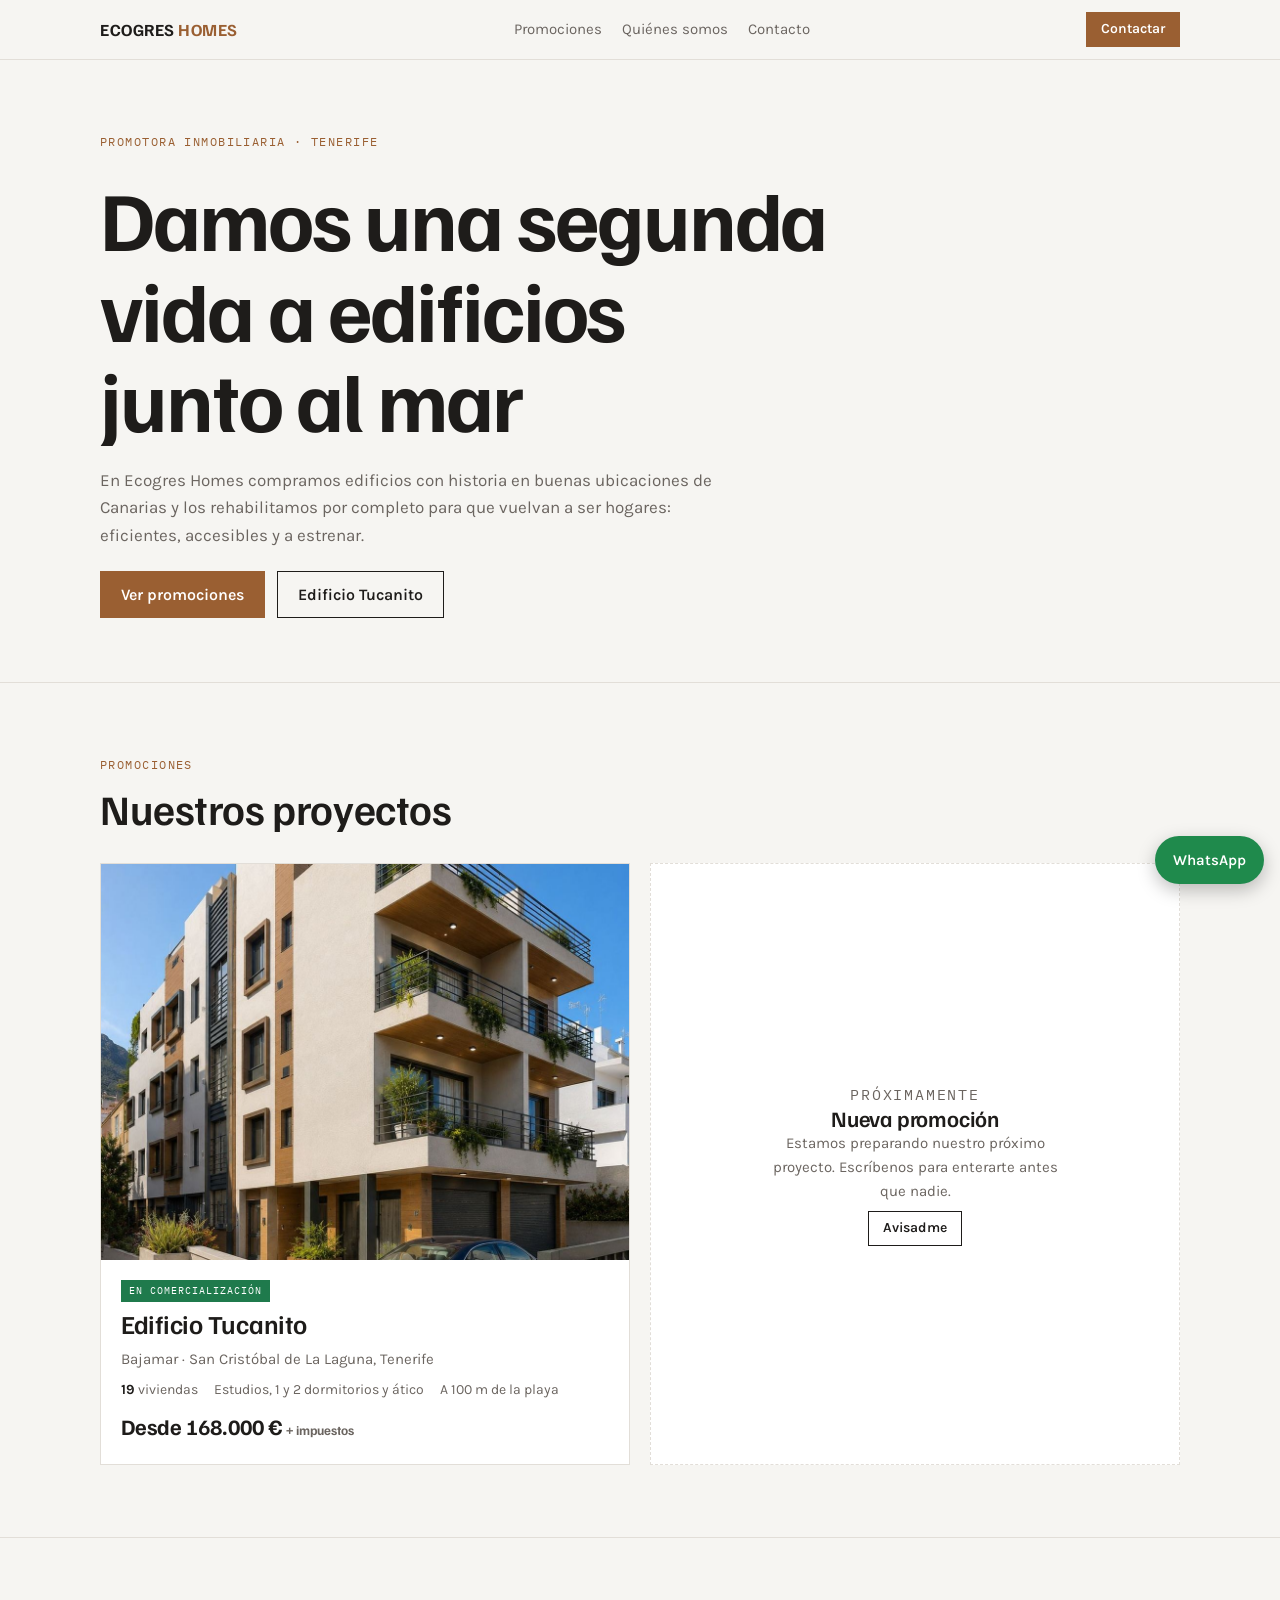
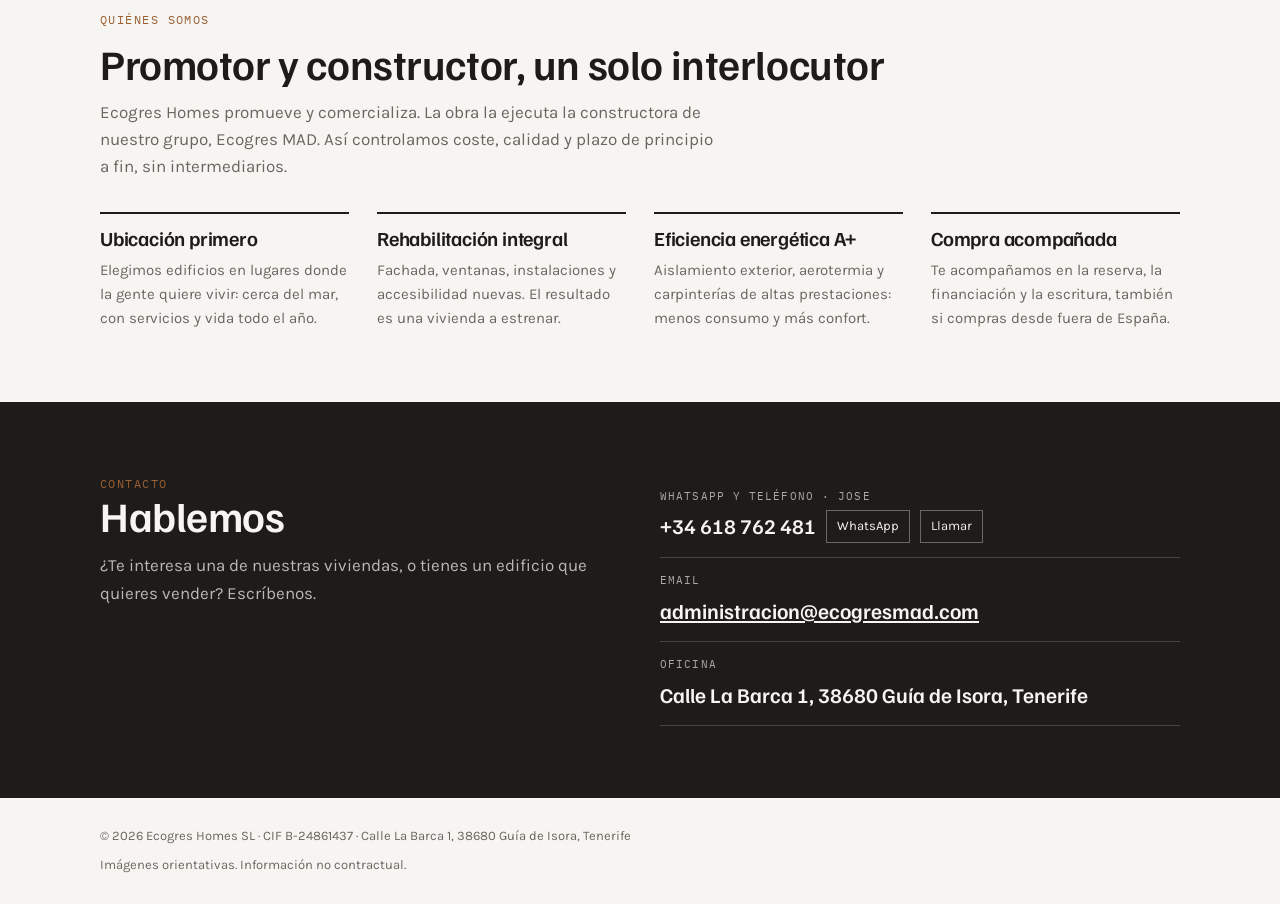
==== index.html @ a9271045 "Web Ecogres Homes con la promoción Edificio Tucanito Co-Authored-By: Claude Opus 5.5 (1M context) <n" ====
<!doctype html>
<html lang="es">
<head>
  <meta charset="utf-8">
  <meta name="viewport" content="width=device-width,initial-scale=1,viewport-fit=cover">
  <title>Ecogres Homes · Promotora inmobiliaria en Tenerife</title>
  <meta name="description" content="Ecogres Homes compra edificios con historia en Canarias y los rehabilita por completo para que vuelvan a ser hogares eficientes y a estrenar.">
  <link rel="preconnect" href="https://fonts.googleapis.com">
  <link rel="preconnect" href="https://fonts.gstatic.com" crossorigin>
  <link rel="stylesheet" href="https://fonts.googleapis.com/css2?family=Familjen+Grotesk:wght@500;600;700&family=Karla:wght@400;500;600&family=IBM+Plex+Mono:wght@400;500&display=swap">
  <link rel="stylesheet" href="css/estilos.css">
</head>
<body>

<div class="barra">
  <div class="wrap top">
    <a class="marca" href="index.html">ECOGRES <span>HOMES</span></a>
    <nav class="nav" aria-label="Secciones">
      <a href="#promociones">Promociones</a>
      <a href="#nosotros">Quiénes somos</a>
      <a href="#contacto">Contacto</a>
    </nav>
    <div class="top-der">
      <a class="btn lleno peq" href="#contacto">Contactar</a>
    </div>
  </div>
</div>

<main>
  <div class="wrap" id="inicio">
    <div class="eg-hero">
      <p class="eyebrow">Promotora inmobiliaria · Tenerife</p>
      <h1>Damos una segunda vida a edificios junto al mar</h1>
      <p class="lead">En Ecogres Homes compramos edificios con historia en buenas ubicaciones de Canarias y los rehabilitamos por completo para que vuelvan a ser hogares: eficientes, accesibles y a estrenar.</p>
      <div class="botones">
        <a class="btn lleno" href="#promociones">Ver promociones</a>
        <a class="btn" href="promociones/edificio-tucanito/">Edificio Tucanito</a>
      </div>
    </div>
  </div>

  <section id="promociones">
    <div class="wrap">
      <div class="cab">
        <p class="eyebrow">Promociones</p>
        <h2>Nuestros proyectos</h2>
      </div>
      <!-- Las tarjetas salen de datos/promociones.js -->
      <div class="promos" id="promos"></div>
    </div>
  </section>

  <section id="nosotros">
    <div class="wrap">
      <div class="cab">
        <p class="eyebrow">Quiénes somos</p>
        <h2>Promotor y constructor, un solo interlocutor</h2>
        <p class="lead">Ecogres Homes promueve y comercializa. La obra la ejecuta la constructora de nuestro grupo, Ecogres MAD. Así controlamos coste, calidad y plazo de principio a fin, sin intermediarios.</p>
      </div>
      <div class="ventajas">
        <div><h3>Ubicación primero</h3><p>Elegimos edificios en lugares donde la gente quiere vivir: cerca del mar, con servicios y vida todo el año.</p></div>
        <div><h3>Rehabilitación integral</h3><p>Fachada, ventanas, instalaciones y accesibilidad nuevas. El resultado es una vivienda a estrenar.</p></div>
        <div><h3>Eficiencia energética A+</h3><p>Aislamiento exterior, aerotermia y carpinterías de altas prestaciones: menos consumo y más confort.</p></div>
        <div><h3>Compra acompañada</h3><p>Te acompañamos en la reserva, la financiación y la escritura, también si compras desde fuera de España.</p></div>
      </div>
    </div>
  </section>

  <section id="contacto" class="contacto">
    <div class="wrap cgrid">
      <div>
        <p class="eyebrow">Contacto</p>
        <h2>Hablemos</h2>
        <p class="lead" style="margin-top:14px">¿Te interesa una de nuestras viviendas, o tienes un edificio que quieres vender? Escríbenos.</p>
      </div>
      <div>
        <div class="canal"><small>WhatsApp y teléfono · Jose</small><div class="fila"><span class="v">+34 618 762 481</span><a class="copiar" href="https://wa.me/34618762481" target="_blank" rel="noopener">WhatsApp</a><a class="copiar" href="tel:+34618762481">Llamar</a></div></div>
        <div class="canal"><small>Email</small><div class="fila"><span class="v"><a href="mailto:administracion@ecogresmad.com">administracion@ecogresmad.com</a></span></div></div>
        <div class="canal"><small>Oficina</small><div class="fila"><span class="v">Calle La Barca 1, 38680 Guía de Isora, Tenerife</span></div></div>
      </div>
    </div>
  </section>
</main>

<div class="wrap">
  <footer>
    <span>© <span id="anio">2026</span> Ecogres Homes SL · CIF B-24861437 · Calle La Barca 1, 38680 Guía de Isora, Tenerife</span>
    <span>Imágenes orientativas. Información no contractual.</span>
  </footer>
</div>
<a class="flotante" href="https://wa.me/34618762481?text=Hola%2C%20quiero%20informaci%C3%B3n%20sobre%20Ecogres%20Homes." target="_blank" rel="noopener">WhatsApp</a>

<script src="datos/promociones.js"></script>
<script src="js/portada.js"></script>
</body>
</html>
---- css/estilos.css ----
/* Ecogres Homes · estilos comunes a todas las páginas */
body{margin:0}
img{max-width:100%}
[hidden]{display:none!important}
:root{
  --cal:#f6f5f2; --papel:#ffffff; --basalto:#1e1c1a; --gris:#6b6560; --linea:#e2ded8;
  --madera:#9a5f32; --atlantico:#1f5c7a; --sobre-madera:#ffffff; --verde:#1f7a4c; --plano:#ffffff;
  --display:"Familjen Grotesk",system-ui,-apple-system,"Segoe UI",sans-serif;
  --texto:"Karla",system-ui,-apple-system,"Segoe UI",sans-serif;
  --dato:"IBM Plex Mono",ui-monospace,Menlo,Consolas,monospace;
}
@media (prefers-color-scheme:dark){:root:not([data-theme="light"]){
  --cal:#161513;--papel:#1f1d1b;--basalto:#efebe5;--gris:#a59d95;--linea:#34302c;--madera:#d08c57;--atlantico:#6fb0d2;--sobre-madera:#161513;--verde:#4cc489;color-scheme:dark}}
:root[data-theme="dark"]{
  --cal:#161513;--papel:#1f1d1b;--basalto:#efebe5;--gris:#a59d95;--linea:#34302c;--madera:#d08c57;--atlantico:#6fb0d2;--sobre-madera:#161513;--verde:#4cc489;color-scheme:dark}

*{box-sizing:border-box}
html{scroll-behavior:smooth}
body{background:var(--cal);color:var(--basalto);font-family:var(--texto);font-size:17px;line-height:1.6;-webkit-font-smoothing:antialiased}
.wrap{max-width:1160px;margin:0 auto;padding-inline:clamp(16px,4vw,40px)}
h1,h2,h3{font-family:var(--display);line-height:1.08;margin:0;text-wrap:balance;letter-spacing:-.01em}
h2{font-size:clamp(28px,4.2vw,42px);font-weight:600}
h3{font-weight:600}
p{margin:0}
a{color:inherit}
:focus-visible{outline:2px solid var(--atlantico);outline-offset:3px}
.eyebrow{font-family:var(--dato);font-size:12px;letter-spacing:.12em;text-transform:uppercase;color:var(--madera)}
.lead{color:var(--gris);max-width:62ch}
.nota{font-size:13px;color:var(--gris)}
.num{font-variant-numeric:tabular-nums}

/* cabecera fija */
.barra{position:sticky;top:env(safe-area-inset-top,0px);z-index:20;background:color-mix(in srgb,var(--cal) 92%,transparent);backdrop-filter:blur(8px);border-bottom:1px solid var(--linea)}
.top{display:flex;justify-content:space-between;align-items:center;gap:16px;padding-block:12px}
.marca{font-family:var(--display);font-weight:700;font-size:17px;letter-spacing:.03em;white-space:nowrap;text-decoration:none}
.marca span{color:var(--madera)}
.nav{display:flex;gap:20px;font-size:15px}
.nav a{text-decoration:none;color:var(--gris)}
.nav a:hover{color:var(--basalto)}
.top-der{display:flex;align-items:center;gap:14px}
section,#tucanito{scroll-margin-top:110px}
.subnav{position:sticky;top:calc(env(safe-area-inset-top,0px) + 60px);z-index:19;background:var(--basalto);color:var(--cal)}
.subnav-in{display:flex;align-items:center;gap:18px;padding-block:9px;font-size:14px;overflow-x:auto;white-space:nowrap}
.subnav a{color:color-mix(in srgb,var(--cal) 75%,transparent);text-decoration:none}
.subnav a:hover{color:var(--cal)}
.subnav nav{display:flex;gap:16px;margin-left:auto}
.subnav b{font-family:var(--display)}
.eg-hero{display:grid;gap:22px;padding-block:72px 64px;max-width:860px}
.eg-hero h1{font-size:clamp(42px,6.6vw,84px);font-weight:700;letter-spacing:-.025em}
.promos{display:grid;grid-template-columns:repeat(2,1fr);gap:20px}
.promo{background:var(--papel);border:1px solid var(--linea);display:grid;grid-template-rows:auto 1fr;min-width:0;text-decoration:none;color:inherit}
.promo img{width:100%;aspect-ratio:4/3;object-fit:cover;display:block}
.promo .pi{padding:20px;display:grid;gap:8px;align-content:start}
.promo h3{font-size:26px}
.promo .zona{color:var(--gris);font-size:15px}
.promo .pdat{display:flex;flex-wrap:wrap;gap:4px 16px;font-size:14px;color:var(--gris)}
.promo .pdat b{color:var(--basalto)}
.promo .pp{font-family:var(--display);font-size:22px;font-weight:700}
.promo .estado{justify-self:start;font-family:var(--dato);font-size:10px;letter-spacing:.1em;text-transform:uppercase;background:var(--verde);color:#fff;padding:3px 8px}
.promo.prox{border-style:dashed;place-content:center;text-align:center;padding:40px 20px;grid-template-rows:auto}
.promo.prox h3{font-size:22px}
.promo.prox p{color:var(--gris);font-size:15px;max-width:34ch;margin-inline:auto}
a.promo:hover h3{color:var(--madera)}
@media (max-width:760px){.promos{grid-template-columns:1fr}.subnav nav{margin-left:0}}
.idiomas{display:flex;gap:8px;font-family:var(--dato);font-size:12px;color:var(--gris)}
.idiomas b{color:var(--basalto)}

.btn{display:inline-flex;align-items:center;justify-content:center;gap:8px;padding:13px 20px;font-weight:600;font-size:16px;text-decoration:none;border:1.5px solid var(--basalto);background:transparent;color:var(--basalto);cursor:pointer;font-family:var(--texto);line-height:1.2}
.btn.lleno{background:var(--madera);border-color:var(--madera);color:var(--sobre-madera)}
.btn.peq{padding:8px 14px;font-size:14px}
.btn:hover{transform:translateY(-1px)}

/* portada */
.hero{display:grid;grid-template-columns:1.05fr 1fr;gap:clamp(24px,4vw,56px);align-items:center;padding-block:40px 48px}
.hero>*{min-width:0}
.hero h1{font-size:clamp(42px,6.8vw,84px);font-weight:700;letter-spacing:-.025em}
.hero h1 em{font-style:normal;color:var(--madera)}
.hero .texto{display:grid;gap:20px}
.hero figure{margin:0;position:relative}
.hero img{display:block;width:100%;aspect-ratio:1;object-fit:cover}
.hero figcaption{position:absolute;left:0;bottom:0;background:var(--papel);font-family:var(--dato);font-size:11px;padding:7px 11px;color:var(--gris)}
.sello{position:absolute;top:16px;right:16px;background:var(--madera);color:var(--sobre-madera);padding:12px 16px;display:grid;gap:2px;text-align:right}
.sello small{font-family:var(--dato);font-size:11px;letter-spacing:.1em;text-transform:uppercase;opacity:.85}
.sello b{font-family:var(--display);font-size:28px;line-height:1}
.botones{display:flex;gap:12px;flex-wrap:wrap}
.prioridad{font-size:15px;border-left:3px solid var(--madera);padding:4px 0 4px 12px;max-width:60ch}

/* franja de datos */
.datos{display:grid;grid-template-columns:repeat(6,1fr);border-block:1px solid var(--linea);background:var(--papel)}
.datos>div{padding:20px 18px;display:grid;gap:4px;border-right:1px solid var(--linea);min-width:0}
.datos>div:last-child{border-right:none}
.datos dt{font-family:var(--dato);font-size:11px;letter-spacing:.1em;text-transform:uppercase;color:var(--gris)}
.datos dd{margin:0;font-family:var(--display);font-weight:600;font-size:22px}

section{padding-block:72px;border-top:1px solid var(--linea)}
section.sin{border-top:none}
.cab{display:grid;gap:12px;margin-bottom:32px}

/* ventajas */
.ventajas{display:grid;grid-template-columns:repeat(4,1fr);gap:28px}
.ventajas>*{min-width:0;display:grid;gap:8px;align-content:start;border-top:2px solid var(--basalto);padding-top:14px}
.ventajas h3{font-size:20px}
.ventajas p{font-size:15px;color:var(--gris)}

/* buscador */
.filtros{display:flex;flex-wrap:wrap;gap:8px;align-items:center;margin-bottom:20px}
.chip{font-family:var(--texto);font-size:15px;padding:8px 14px;border:1px solid var(--linea);background:var(--papel);color:var(--basalto);cursor:pointer}
.chip[aria-pressed="true"]{background:var(--basalto);color:var(--cal);border-color:var(--basalto)}
.filtros label{display:flex;gap:8px;align-items:center;font-size:14px;color:var(--gris);margin-left:auto}
.filtros select{font:inherit;font-size:15px;padding:7px 10px;border:1px solid var(--linea);background:var(--papel);color:var(--basalto)}
.cuenta{font-family:var(--dato);font-size:13px;color:var(--gris);margin-bottom:14px}
.unidades{display:grid;grid-template-columns:repeat(3,1fr);gap:14px}
.uni{background:var(--papel);border:1px solid var(--linea);padding:18px;display:grid;gap:10px;align-content:start;min-width:0}
.uni.top{border-color:var(--madera)}
.uni .fila1{display:flex;justify-content:space-between;align-items:baseline;gap:8px}
.uni .id{font-family:var(--dato);font-size:12px;letter-spacing:.08em;color:var(--gris)}
.uni .etq{font-family:var(--dato);font-size:10px;letter-spacing:.1em;text-transform:uppercase;background:var(--madera);color:var(--sobre-madera);padding:3px 7px}
.uni h3{font-size:21px}
.uni .specs{display:flex;flex-wrap:wrap;gap:4px 14px;font-size:14px;color:var(--gris)}
.uni .specs b{color:var(--basalto);font-weight:600}
.uni .precio{font-family:var(--display);font-size:26px;font-weight:700;font-variant-numeric:tabular-nums}
.uni .cuota{font-size:14px;color:var(--verde);font-weight:600}
.uni .acc{display:flex;gap:8px;flex-wrap:wrap}
.uni .est{font-family:var(--dato);font-size:10px;letter-spacing:.1em;text-transform:uppercase;padding:3px 7px;color:#fff}
.uni .est.reservado{background:#b7791f}
.uni .est.vendido{background:#8a837c}
.uni.vendido{opacity:.62}
.uni.vendido .precio{text-decoration:line-through;text-decoration-thickness:2px}
.uni.vendido .cuota,.uni.vendido [data-quiero]{display:none}
.gestion{display:flex;gap:8px;align-items:center;font-size:13px;color:var(--gris);border-top:1px dashed var(--linea);padding-top:10px}
.gestion select{font:inherit;font-size:14px;padding:5px 8px;border:1px solid var(--linea);background:var(--cal);color:var(--basalto)}
.admin-aviso{font-size:14px;background:var(--papel);border:1px dashed var(--madera);padding:10px 14px;margin-bottom:16px}

/* ficha / plano */
.ficha[hidden]{display:none}
.ficha{position:fixed;inset:0;z-index:40;background:rgba(15,14,13,.6);display:grid;place-items:center;padding:16px}
.ficha .caja{background:var(--papel);width:min(1000px,100%);max-height:calc(100% - 32px);overflow:auto;padding:clamp(18px,3vw,32px);display:grid;gap:18px}
.ficha .cabf{display:flex;justify-content:space-between;gap:16px;align-items:start}
.ficha .cerrar{font:inherit;font-size:24px;line-height:1;background:none;border:none;color:var(--basalto);cursor:pointer;padding:4px 8px}
.ficha .plano{background:var(--plano);border:1px solid var(--linea);overflow:auto}
.ficha .plano img{display:block;width:100%;min-width:640px}
.ficha .resumen{display:grid;grid-template-columns:repeat(4,1fr);gap:12px}
.ficha .resumen div{display:grid;gap:2px}
.ficha .resumen small{font-family:var(--dato);font-size:11px;letter-spacing:.08em;text-transform:uppercase;color:var(--gris)}
.ficha .resumen b{font-family:var(--display);font-size:20px}

/* precio */
.valor{display:grid;grid-template-columns:1fr 1fr;gap:clamp(24px,4vw,56px);align-items:start}
.valor>*{min-width:0}
.barras{display:grid;gap:14px}
.barra-m2{display:grid;gap:6px}
.barra-m2 .et{display:flex;justify-content:space-between;font-size:15px;gap:12px}
.barra-m2 .et b{font-family:var(--dato);font-weight:500;font-variant-numeric:tabular-nums;white-space:nowrap}
.barra-m2 .pista{height:12px;background:var(--linea)}
.barra-m2 .rel{height:100%;background:var(--gris)}
.barra-m2.nuestro .rel{background:var(--madera)}
.barra-m2.nuestro .et{font-weight:600}
.incluye{list-style:none;padding:0;margin:0;display:grid;gap:0}
.incluye li{display:flex;gap:12px;padding-block:12px;border-bottom:1px solid var(--linea);font-size:16px}
.incluye li::before{content:"✓";color:var(--verde);font-weight:700}

/* calidades */
.calidades{display:grid;grid-template-columns:repeat(3,1fr);gap:0;border-top:1px solid var(--linea)}
.calidades>div{padding:22px 22px 22px 0;border-bottom:1px solid var(--linea);display:grid;gap:6px;align-content:start;min-width:0}
.calidades small{font-family:var(--dato);font-size:11px;letter-spacing:.1em;text-transform:uppercase;color:var(--madera)}
.calidades h3{font-size:19px}
.calidades p{font-size:15px;color:var(--gris)}

/* calculadora */
.calc{display:grid;grid-template-columns:1fr 1fr;gap:clamp(24px,4vw,48px);background:var(--papel);border:1px solid var(--linea);padding:clamp(20px,3vw,36px)}
.calc>*{min-width:0}
.calc form{display:grid;gap:16px}
.calc label{display:grid;gap:6px;font-size:14px;color:var(--gris)}
.calc input,.calc select{font:inherit;font-size:16px;padding:10px;border:1px solid var(--linea);background:var(--cal);color:var(--basalto);width:100%}
.calc input[type=range]{padding:0;accent-color:var(--madera)}
.calc .res{display:grid;gap:10px;align-content:center}
.calc .res .grande{font-family:var(--display);font-size:clamp(44px,6vw,64px);font-weight:700;line-height:1;font-variant-numeric:tabular-nums}
.calc .res dl{display:grid;grid-template-columns:1fr auto;gap:6px 16px;margin:12px 0 0;font-size:15px}
.calc .res dt{color:var(--gris)}
.calc .res dd{margin:0;text-align:right;font-variant-numeric:tabular-nums}

/* proceso */
.pasos{display:grid;grid-template-columns:repeat(4,1fr);gap:20px;counter-reset:p}
.pasos>div{display:grid;gap:8px;align-content:start;min-width:0;padding-top:14px;border-top:2px solid var(--madera)}
.pasos small{font-family:var(--dato);font-size:12px;color:var(--madera)}
.pasos h3{font-size:19px}
.pasos p{font-size:15px;color:var(--gris)}

/* antes / después */
.ad{display:grid;grid-template-columns:minmax(0,760px) 1fr;gap:32px;align-items:start}
.ad>*{min-width:0}
.comparador{position:relative;aspect-ratio:1;overflow:hidden;user-select:none;background:var(--linea)}
.comparador img{position:absolute;inset:0;width:100%;height:100%;object-fit:cover;pointer-events:none}
.comparador .despues{clip-path:inset(0 0 0 var(--pos,50%))}
.comparador .raya{position:absolute;top:0;bottom:0;left:var(--pos,50%);width:2px;background:#fff;transform:translateX(-1px);pointer-events:none}
.comparador .raya::after{content:"⟷";position:absolute;top:50%;left:50%;transform:translate(-50%,-50%);width:44px;height:44px;border-radius:50%;background:#fff;color:#1e1c1a;display:grid;place-items:center;font-size:20px;box-shadow:0 2px 10px rgba(0,0,0,.25)}
.comparador input{position:absolute;inset:0;width:100%;height:100%;opacity:0;cursor:ew-resize;margin:0}
.etqf{position:absolute;top:12px;font-family:var(--dato);font-size:11px;letter-spacing:.12em;text-transform:uppercase;background:rgba(20,18,16,.72);color:#fff;padding:5px 9px;pointer-events:none}
.etqf.a{left:12px}.etqf.d{right:12px}
.vistas{display:grid;gap:8px}
.vistas button{font-family:var(--texto);font-size:15px;padding:10px 14px;border:1px solid var(--linea);background:var(--papel);color:var(--basalto);cursor:pointer;text-align:left}
.vistas button[aria-pressed="true"]{border-color:var(--madera);color:var(--madera);font-weight:600}

/* vídeos */
.tour video,.videos video{width:100%;aspect-ratio:16/9;background:#000;display:block}
.tour{margin-bottom:28px}
.tour h3{font-size:24px;margin-top:12px}
.videos{display:grid;grid-template-columns:1fr 1fr;gap:24px}
.videos>*{min-width:0}
.videos.v3{grid-template-columns:repeat(3,1fr)}
.videos h3{font-size:19px;margin-top:10px}
.tour p,.videos p{font-size:15px;color:var(--gris)}

/* ubicación */
.ubica{display:grid;grid-template-columns:1fr 1fr;gap:clamp(24px,4vw,48px);align-items:center}
.ubica>*{min-width:0}
.dist{list-style:none;margin:20px 0 24px;padding:0;display:grid}
.dist li{display:flex;justify-content:space-between;gap:16px;padding-block:11px;border-bottom:1px solid var(--linea)}
.dist b{font-family:var(--dato);font-weight:500;white-space:nowrap}
.mapa{background:var(--papel);border:1px solid var(--linea);padding:12px}
.mapa svg{display:block;width:100%;height:auto}
.mapa .tierra{fill:var(--linea)}
.mapa text{font-family:var(--dato);font-size:13px;fill:var(--gris)}
.mapa .eti{fill:var(--basalto);font-weight:500}

/* preguntas */
.faq{display:grid;gap:0;max-width:820px;border-top:1px solid var(--linea)}
.faq details{border-bottom:1px solid var(--linea);padding-block:16px}
.faq summary{cursor:pointer;font-family:var(--display);font-weight:600;font-size:19px;list-style:none;display:flex;justify-content:space-between;gap:16px}
.faq summary::after{content:"+";color:var(--madera);font-size:22px;line-height:1}
.faq details[open] summary::after{content:"–"}
.faq p{margin-top:10px;color:var(--gris);max-width:68ch}

/* contacto */
.contacto{background:var(--basalto);color:var(--cal);border-top:none}
.contacto .lead{color:color-mix(in srgb,var(--cal) 72%,transparent)}
.cgrid{display:grid;grid-template-columns:1fr 1fr;gap:40px}
.cgrid>*{min-width:0}
.canal{display:grid;gap:4px;padding-block:14px;border-bottom:1px solid color-mix(in srgb,var(--cal) 18%,transparent)}
.canal small{font-family:var(--dato);font-size:11px;letter-spacing:.1em;text-transform:uppercase;opacity:.65}
.canal .fila{display:flex;gap:10px;align-items:center;flex-wrap:wrap}
.canal .v{font-family:var(--display);font-size:21px;font-weight:600;word-break:break-word}
.btn[hidden]{display:none}
.ide{font-size:14px;color:var(--gris);text-decoration:underline;text-underline-offset:3px}
.copiar{text-decoration:none;font-family:var(--texto);font-size:13px;padding:5px 10px;background:transparent;color:inherit;border:1px solid color-mix(in srgb,var(--cal) 35%,transparent);cursor:pointer}
.pendiente{font-family:var(--dato);font-size:11px;background:var(--madera);color:var(--sobre-madera);padding:2px 6px}
.contacto form{display:grid;gap:14px}
.contacto label{display:grid;gap:6px;font-size:14px}
.contacto input,.contacto textarea,.contacto select{font:inherit;font-size:16px;padding:12px;border:1px solid color-mix(in srgb,var(--cal) 25%,transparent);background:color-mix(in srgb,var(--cal) 6%,transparent);color:var(--cal);width:100%}
.contacto select option{color:#1e1c1a}
.contacto textarea{min-height:100px;resize:vertical}
.check{display:flex!important;gap:10px;align-items:flex-start;font-size:13px;opacity:.85}
.check input{width:auto!important;margin-top:3px}
.aviso{font-size:14px;color:var(--madera);min-height:1.4em}
footer{padding-block:28px;font-size:13px;color:var(--gris);display:grid;gap:8px}
.flotante{position:fixed;right:16px;bottom:calc(16px + env(safe-area-inset-bottom,0px));background:#1f8a4c;color:#fff;text-decoration:none;font-weight:600;font-size:15px;padding:12px 18px;border-radius:999px;box-shadow:0 6px 18px rgba(0,0,0,.25);z-index:15}

@media (max-width:980px){
  .unidades{grid-template-columns:1fr 1fr}
  .datos{grid-template-columns:repeat(3,1fr)}
  .datos>div:nth-child(3){border-right:none}
  .datos>div:nth-child(n+4){border-top:1px solid var(--linea)}
  .calidades{grid-template-columns:1fr 1fr}
  .pasos{grid-template-columns:1fr 1fr}
}
@media (max-width:760px){
  .nav,.idiomas{display:none}
  .hero,.ubica,.cgrid,.videos,.videos.v3,.valor,.calc,.ad{grid-template-columns:1fr}
  .hero{padding-block:20px 36px}
  .hero figure{order:-1}
  .unidades,.calidades{grid-template-columns:1fr}
  .ventajas{grid-template-columns:1fr 1fr}
  .datos{grid-template-columns:1fr 1fr}
  .datos>div{border-right:none;border-top:1px solid var(--linea)}
  .datos>div:nth-child(odd){border-right:1px solid var(--linea)}
  .datos>div:first-child,.datos>div:nth-child(2){border-top:none}
  .ficha .resumen{grid-template-columns:1fr 1fr}
  .filtros label{margin-left:0}
  .vistas{grid-template-columns:1fr 1fr}
}
@media (prefers-reduced-motion:reduce){html{scroll-behavior:auto}.btn:hover{transform:none}}

/* estado de cada promoción en la portada */
.promo .estado.proximamente{background:var(--atlantico)}
.promo .estado.vendida{background:#8a837c}
.pendiente-dato{font-family:var(--dato);font-size:.8em;background:var(--madera);color:var(--sobre-madera);padding:1px 6px}
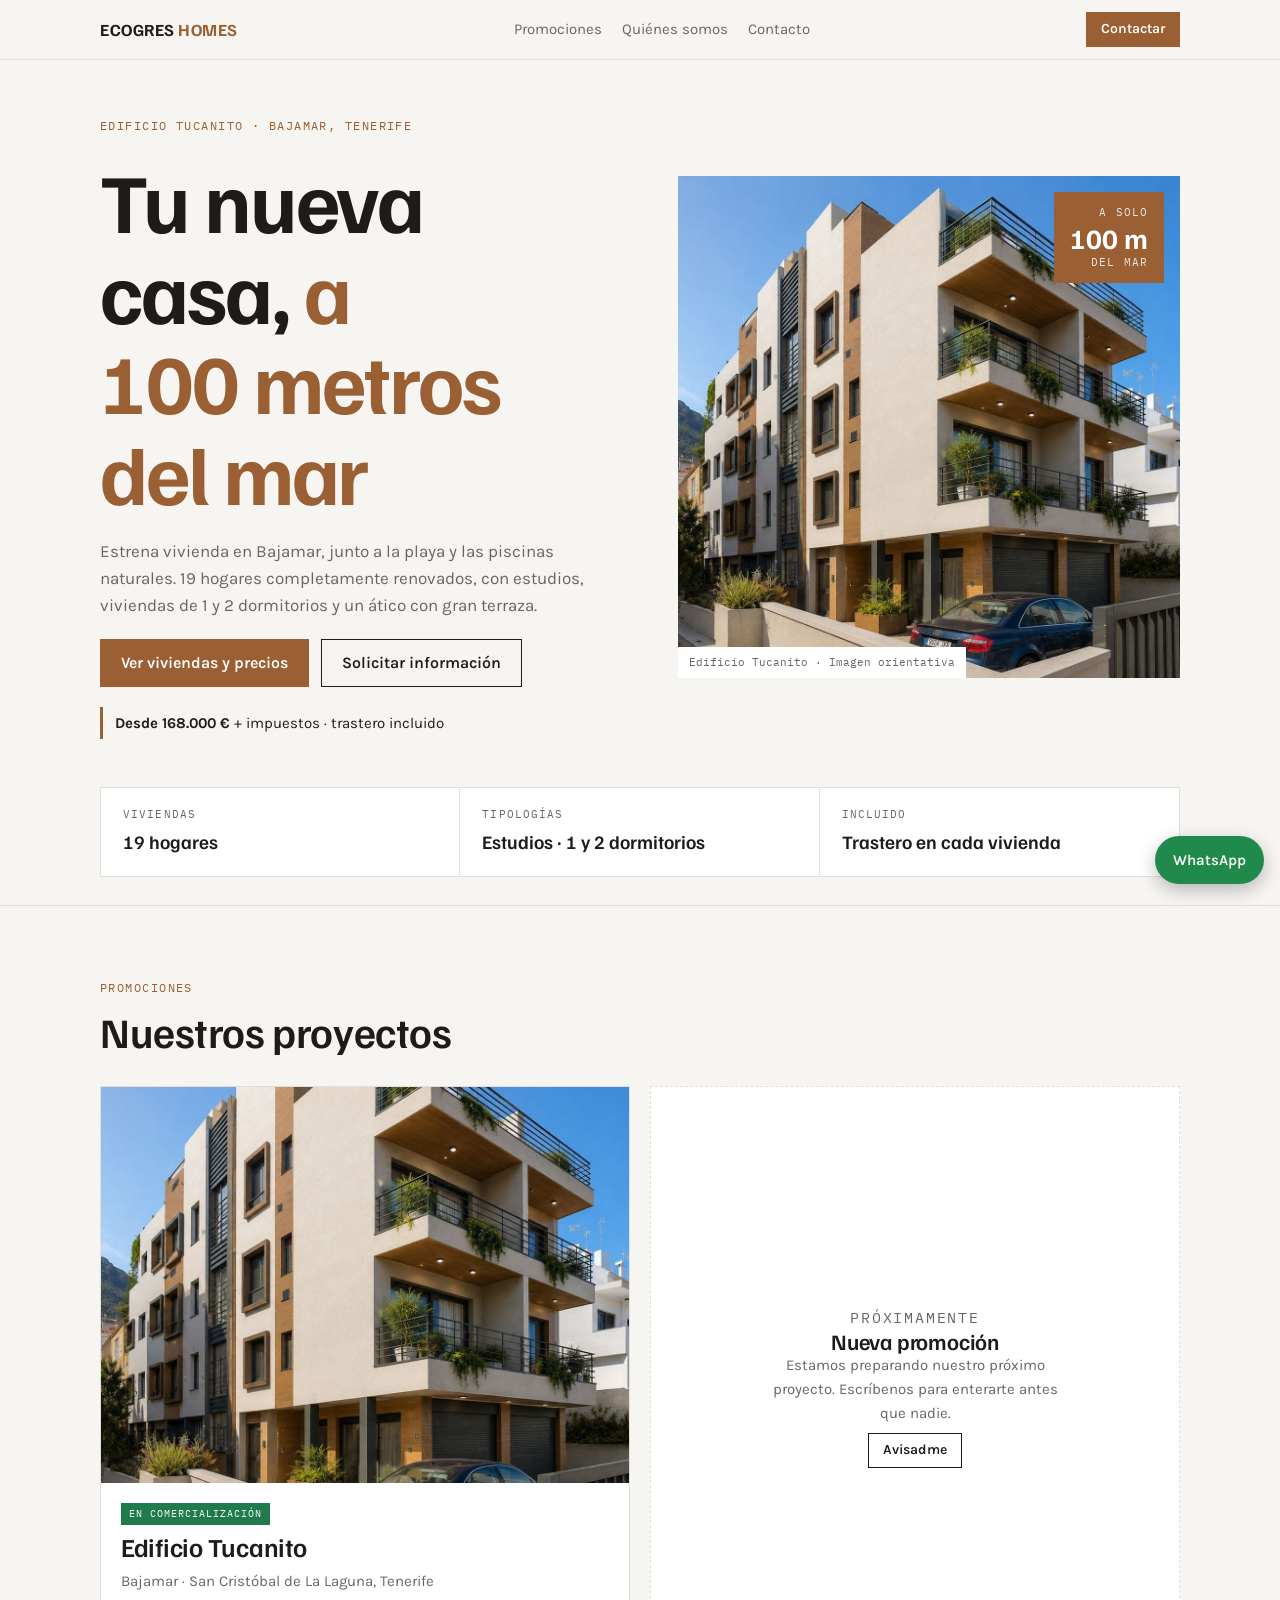
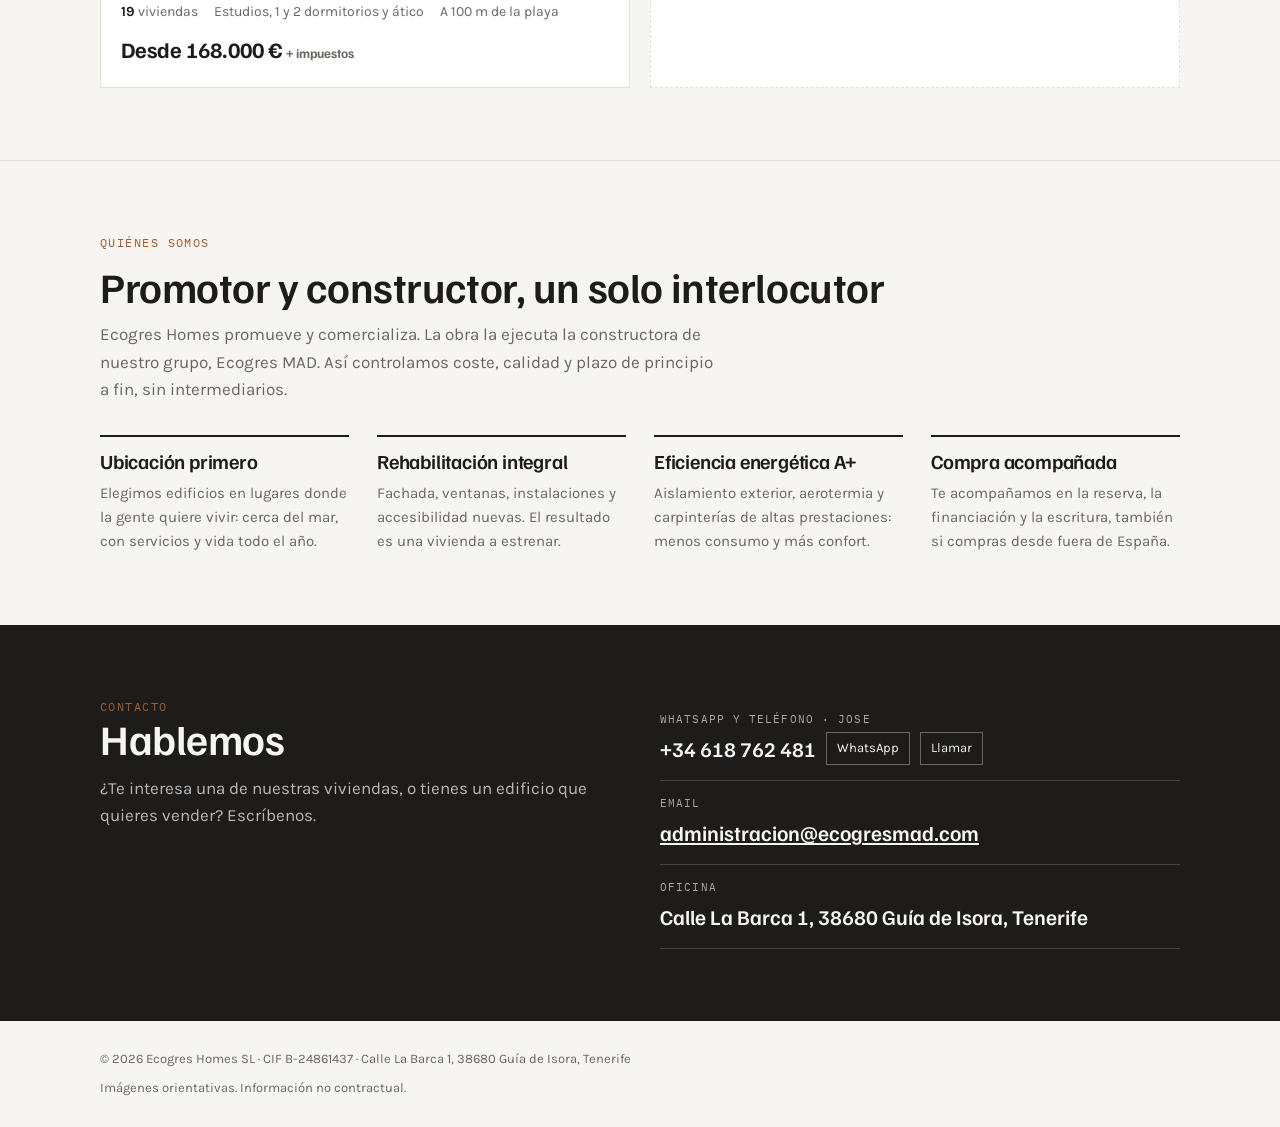
==== commit ed10b295: "Portada centrada en el Edificio Tucanito Co-Authored-By: Claude Opus 5.5 (1M context) <noreply@anthr" ====
--- a/index.html
+++ b/index.html
@@ -3,8 +3,8 @@
 <head>
   <meta charset="utf-8">
   <meta name="viewport" content="width=device-width,initial-scale=1,viewport-fit=cover">
-  <title>Ecogres Homes · Promotora inmobiliaria en Tenerife</title>
-  <meta name="description" content="Ecogres Homes compra edificios con historia en Canarias y los rehabilita por completo para que vuelvan a ser hogares eficientes y a estrenar.">
+  <title>Viviendas en Bajamar junto al mar · Edificio Tucanito | Ecogres Homes</title>
+  <meta name="description" content="Descubre Edificio Tucanito en Bajamar, Tenerife: 19 viviendas rehabilitadas a 100 metros del mar, desde 168.000 € + impuestos y con trastero incluido.">
   <link rel="preconnect" href="https://fonts.googleapis.com">
   <link rel="preconnect" href="https://fonts.gstatic.com" crossorigin>
   <link rel="stylesheet" href="https://fonts.googleapis.com/css2?family=Familjen+Grotesk:wght@500;600;700&family=Karla:wght@400;500;600&family=IBM+Plex+Mono:wght@400;500&display=swap">
@@ -28,15 +28,30 @@
 
 <main>
   <div class="wrap" id="inicio">
-    <div class="eg-hero">
-      <p class="eyebrow">Promotora inmobiliaria · Tenerife</p>
-      <h1>Damos una segunda vida a edificios junto al mar</h1>
-      <p class="lead">En Ecogres Homes compramos edificios con historia en buenas ubicaciones de Canarias y los rehabilitamos por completo para que vuelvan a ser hogares: eficientes, accesibles y a estrenar.</p>
-      <div class="botones">
-        <a class="btn lleno" href="#promociones">Ver promociones</a>
-        <a class="btn" href="promociones/edificio-tucanito/">Edificio Tucanito</a>
+    <div class="hero portada-hero">
+      <div class="texto">
+        <p class="eyebrow">Edificio Tucanito · Bajamar, Tenerife</p>
+        <h1>Tu nueva casa, <em>a 100 metros del mar</em></h1>
+        <p class="lead">Estrena vivienda en Bajamar, junto a la playa y las piscinas naturales. 19 hogares completamente renovados, con estudios, viviendas de 1 y 2 dormitorios y un ático con gran terraza.</p>
+        <div class="botones">
+          <a class="btn lleno" href="promociones/edificio-tucanito/#viviendas">Ver viviendas y precios</a>
+          <a class="btn" href="#contacto">Solicitar información</a>
+        </div>
+        <p class="prioridad"><b>Desde 168.000 €</b> + impuestos · trastero incluido</p>
       </div>
+      <figure>
+        <img src="promociones/edificio-tucanito/img/2_esquina_verja-despues.jpg" alt="Edificio Tucanito rehabilitado en Bajamar, Tenerife">
+        <div class="sello"><small>A solo</small><b>100 m</b><small>del mar</small></div>
+        <figcaption>Edificio Tucanito · Imagen orientativa</figcaption>
+      </figure>
     </div>
+  </div>
+  <div class="wrap">
+    <dl class="home-highlights" aria-label="Datos destacados de la promoción">
+      <div><dt>Viviendas</dt><dd>19 hogares</dd></div>
+      <div><dt>Tipologías</dt><dd>Estudios · 1 y 2 dormitorios</dd></div>
+      <div><dt>Incluido</dt><dd>Trastero en cada vivienda</dd></div>
+    </dl>
   </div>
 
   <section id="promociones">
--- a/css/estilos.css
+++ b/css/estilos.css
@@ -82,6 +82,12 @@
 .sello{position:absolute;top:16px;right:16px;background:var(--madera);color:var(--sobre-madera);padding:12px 16px;display:grid;gap:2px;text-align:right}
 .sello small{font-family:var(--dato);font-size:11px;letter-spacing:.1em;text-transform:uppercase;opacity:.85}
 .sello b{font-family:var(--display);font-size:28px;line-height:1}
+.portada-hero{padding-block:56px 48px}
+.home-highlights{display:grid;grid-template-columns:repeat(3,minmax(0,1fr));margin:0 0 28px;background:var(--papel);border:1px solid var(--linea)}
+.home-highlights>div{padding:18px 22px;display:grid;gap:4px;border-right:1px solid var(--linea)}
+.home-highlights>div:last-child{border-right:0}
+.home-highlights dt{font-family:var(--dato);font-size:11px;letter-spacing:.1em;text-transform:uppercase;color:var(--gris)}
+.home-highlights dd{margin:0;font-family:var(--display);font-size:19px;font-weight:600}
 .botones{display:flex;gap:12px;flex-wrap:wrap}
 .prioridad{font-size:15px;border-left:3px solid var(--madera);padding:4px 0 4px 12px;max-width:60ch}
 
@@ -268,6 +274,10 @@
   .hero,.ubica,.cgrid,.videos,.videos.v3,.valor,.calc,.ad{grid-template-columns:1fr}
   .hero{padding-block:20px 36px}
   .hero figure{order:-1}
+  .portada-hero{padding-block:20px 32px}
+  .home-highlights{grid-template-columns:1fr;margin-bottom:12px}
+  .home-highlights>div{padding:12px 16px;border-right:0;border-bottom:1px solid var(--linea)}
+  .home-highlights>div:last-child{border-bottom:0}
   .unidades,.calidades{grid-template-columns:1fr}
   .ventajas{grid-template-columns:1fr 1fr}
   .datos{grid-template-columns:1fr 1fr}
